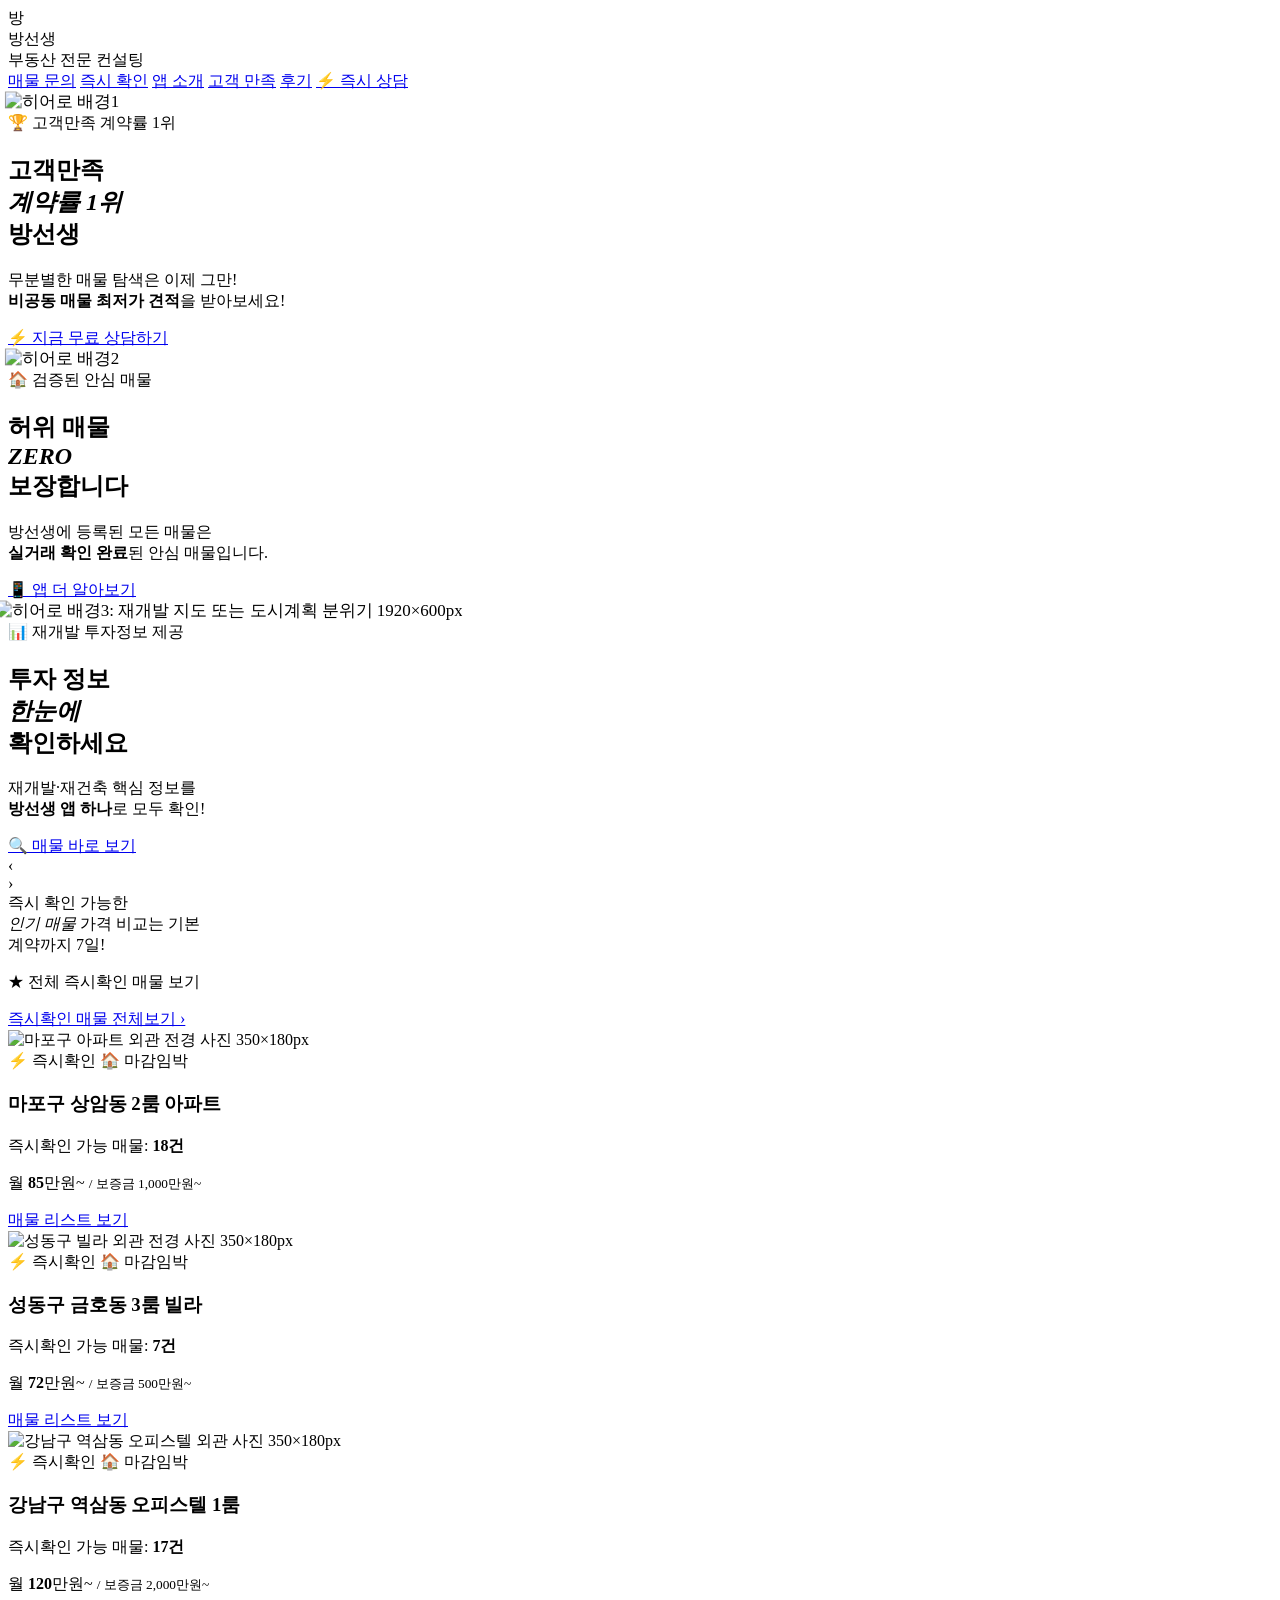
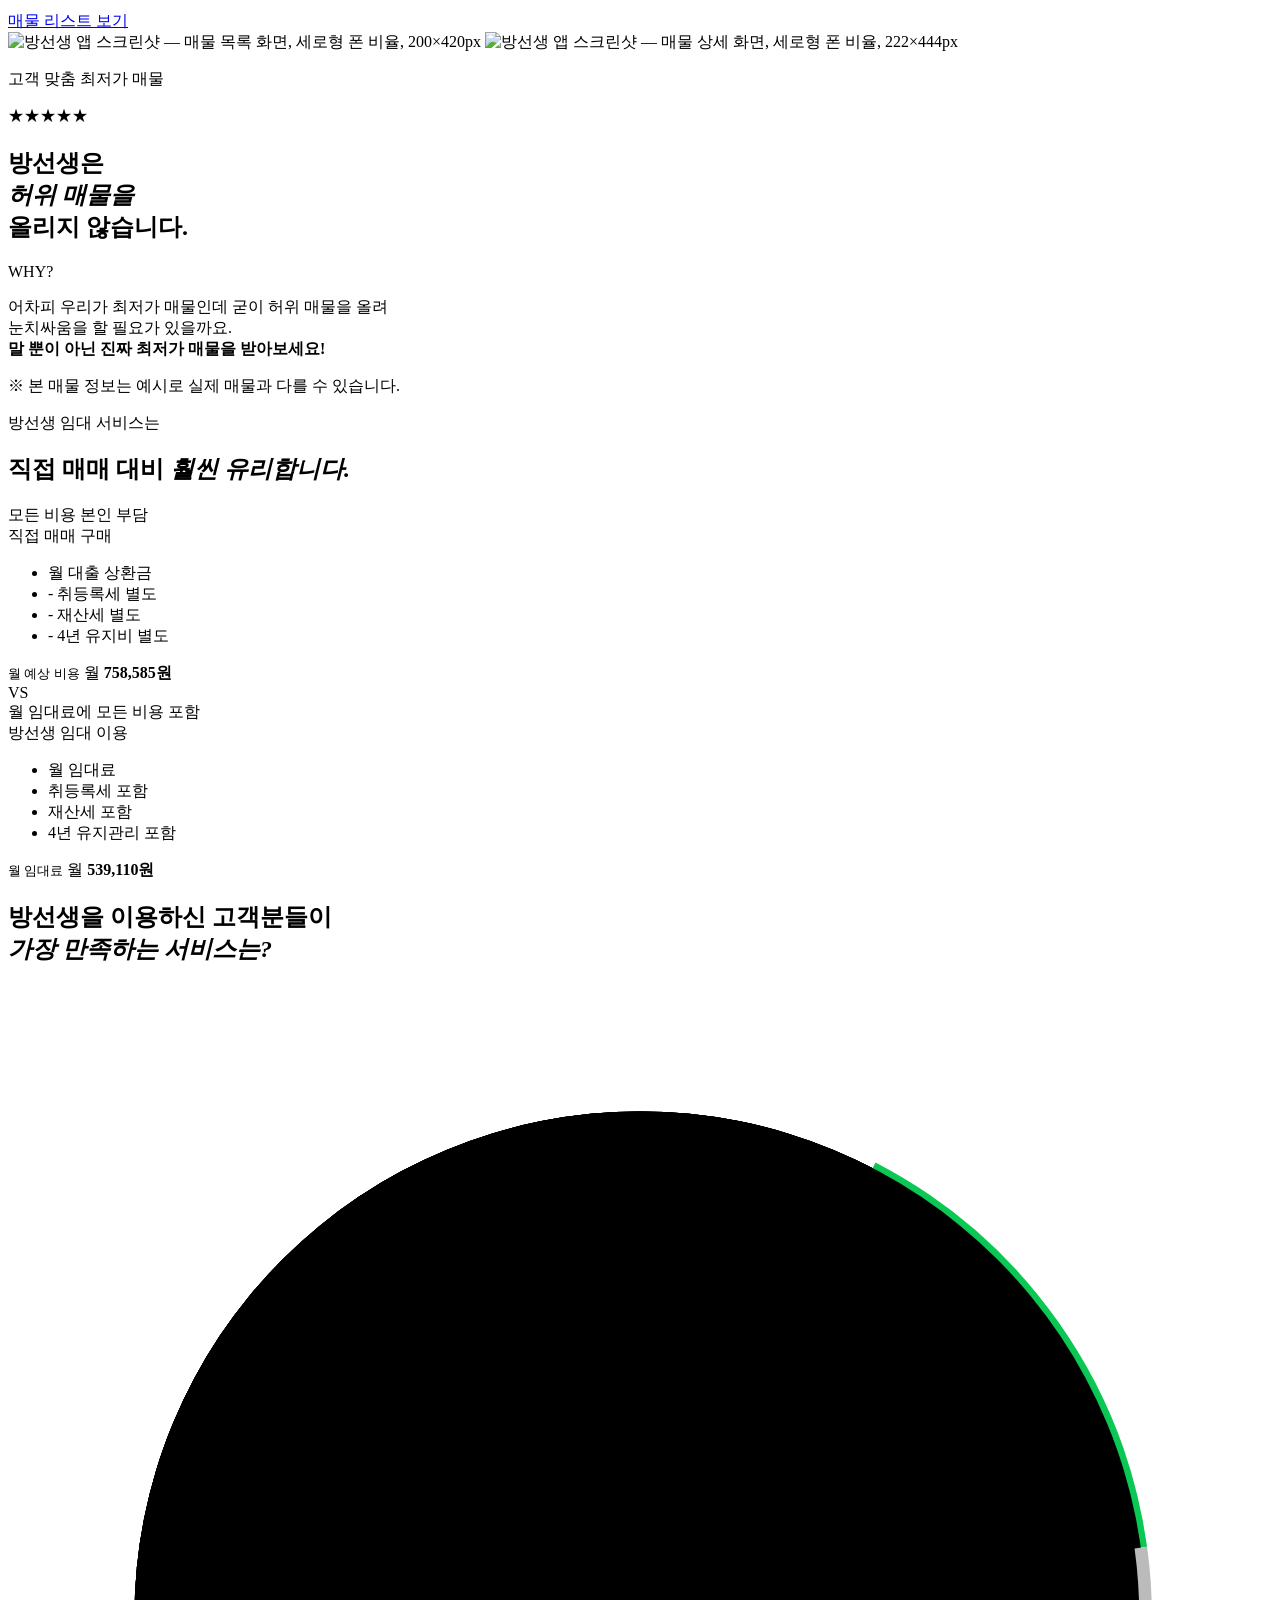
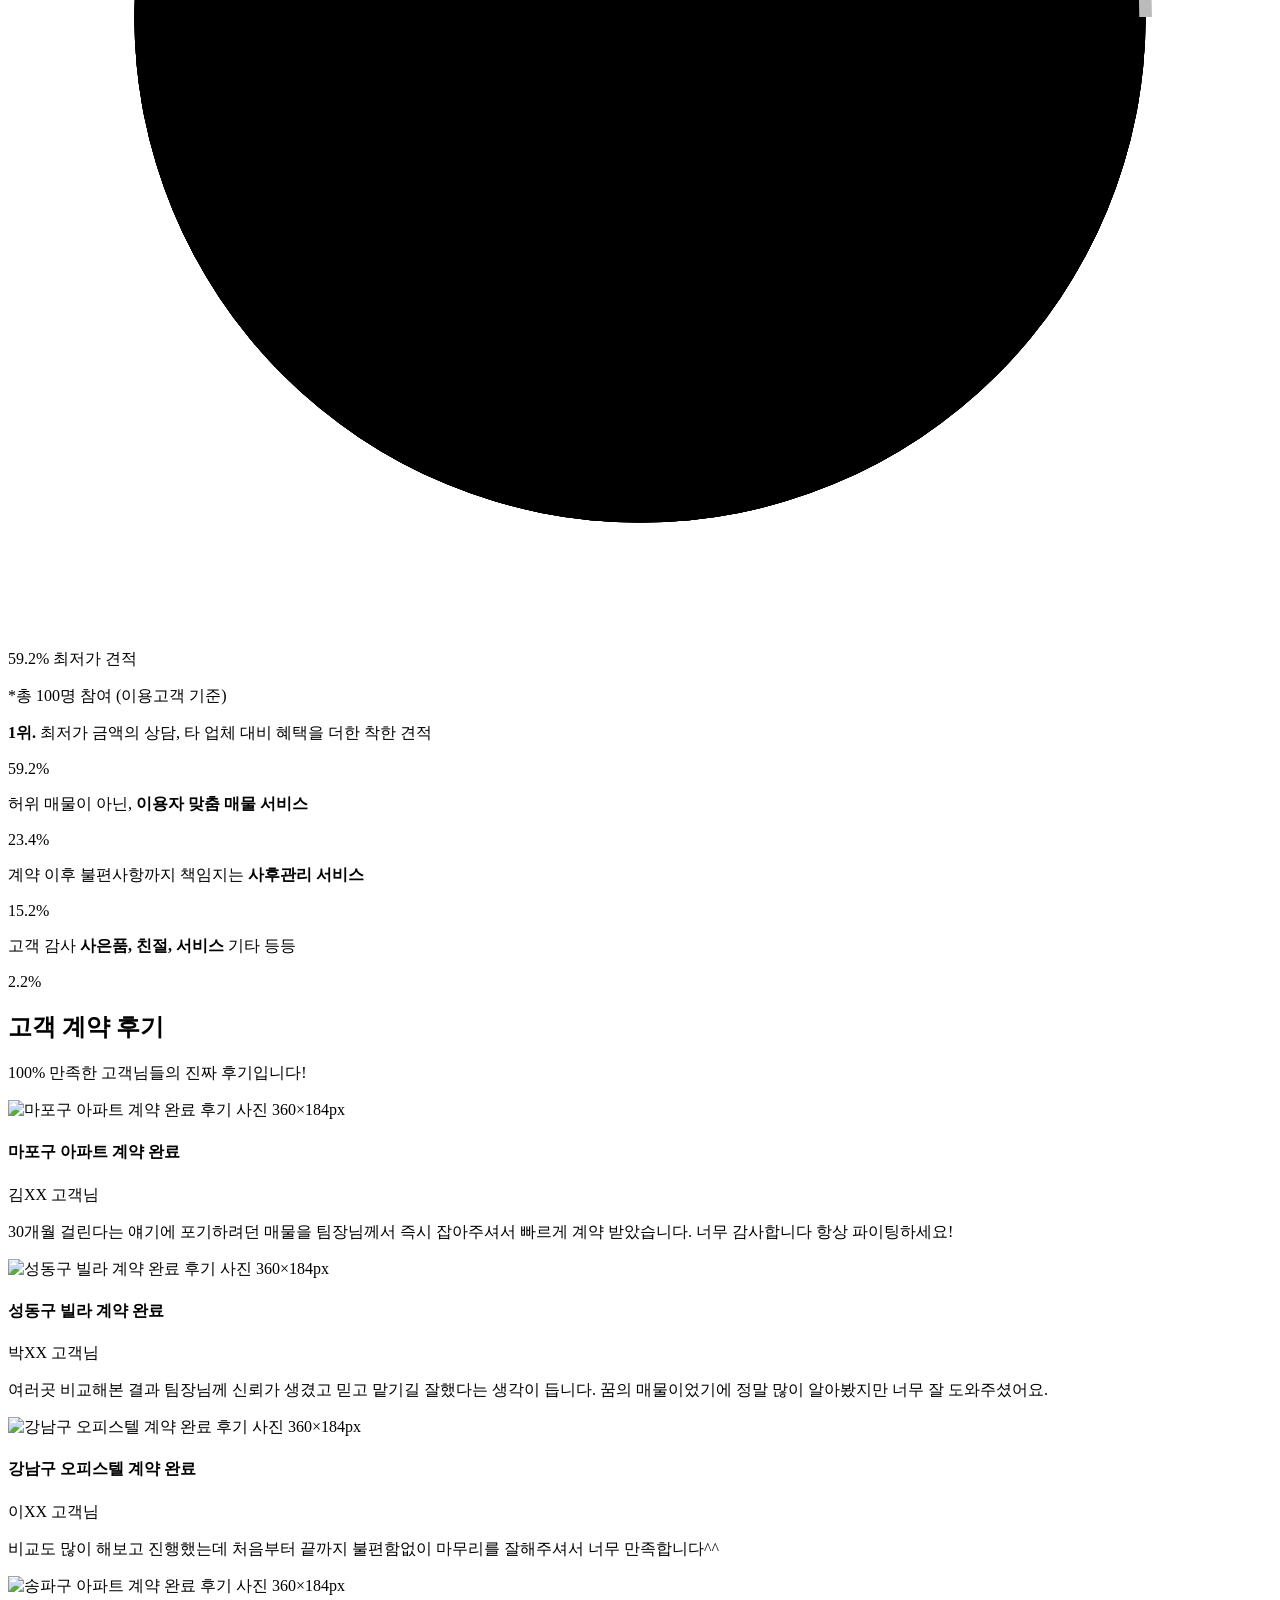
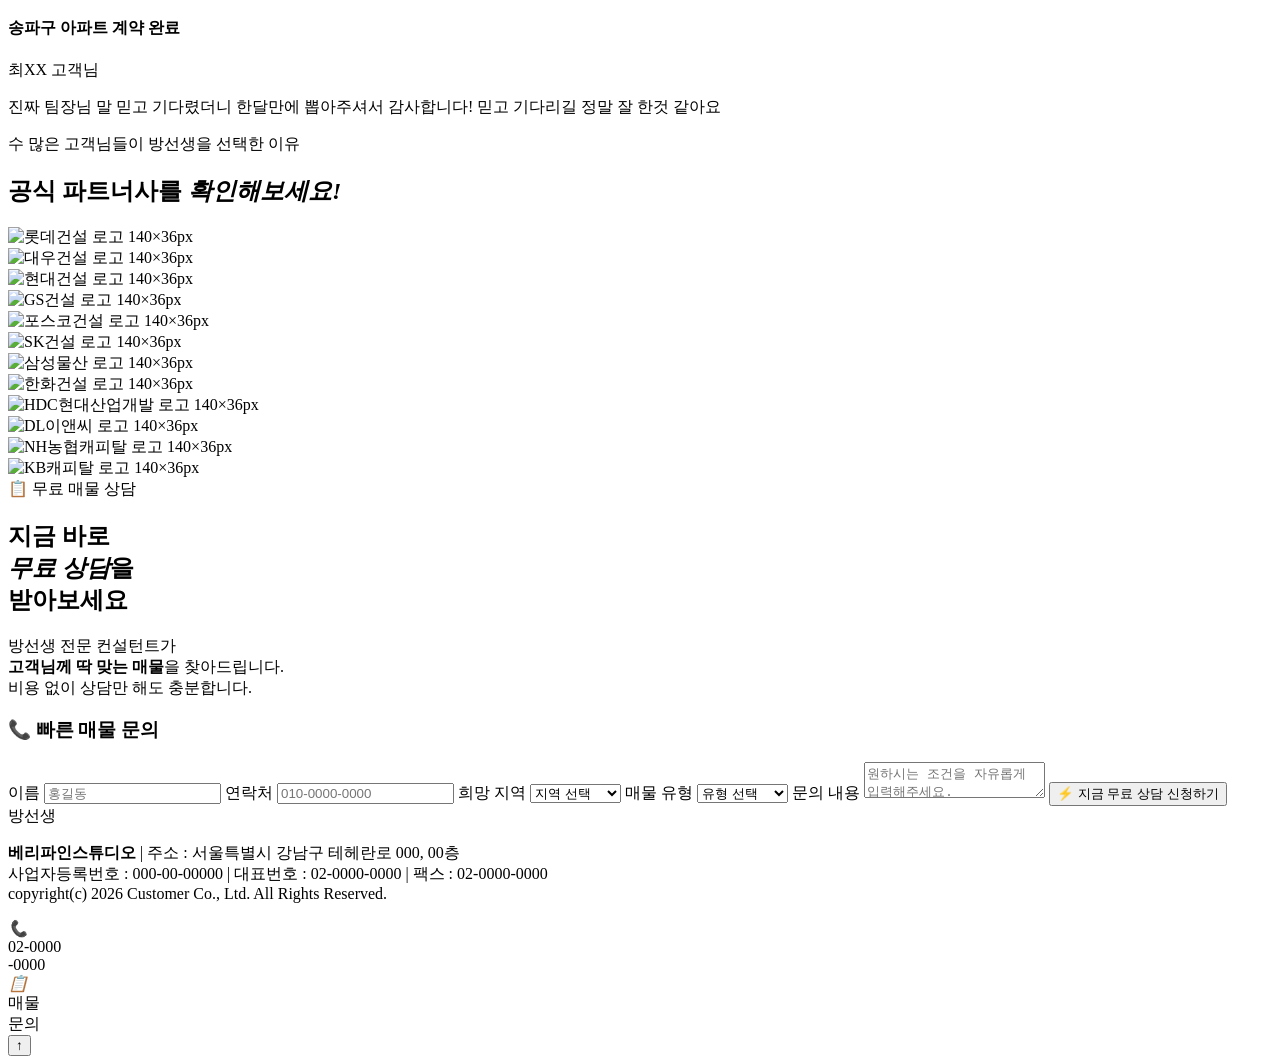
==== 2604_BANG/index.html @ 076ffb5b "Add files via upload" ====
<html lang="ko"><head>
<meta charset="UTF-8">
<meta name="viewport" content="width=device-width, initial-scale=1.0">
<title>방선생 | 부동산 전문 컨설팅</title>
<link href="https://fonts.googleapis.com/css2?family=Noto+Sans+KR:wght@400;500;700;900&amp;display=swap" rel="stylesheet">
<link rel="stylesheet" href="/css/style.css">
<style></style>
</head>
<body>

<!-- ===================== HEADER ===================== -->
<header id="hd">
  <div class="logo">
    <div class="logo-icon">방</div>
    <div>
      <div class="logo-name">방선생</div>
      <div class="logo-sub">부동산 전문 컨설팅</div>
    </div>
  </div>
  <nav>
    <a href="#inq">매물 문의</a>
    <a href="#feat">즉시 확인</a>
    <a href="#app">앱 소개</a>
    <a href="#stats">고객 만족</a>
    <a href="#rev">후기</a>
    <a href="#inq" class="btn-cta">⚡ 즉시 상담</a>
  </nav>
</header>

<!-- ===================== HERO SLIDER ===================== -->
<section class="hero">
  <div class="slider" id="slider">

    <!-- SLIDE 1 -->
    <div class="slide on">
      <div class="slide-bg">
        <img src="/img/img_banner-5.png" alt="히어로 배경1">
      </div>
      <div class="slide-ov"></div>
      <div class="slide-body">
        <span class="slide-tag">🏆 고객만족 계약률 1위</span>
        <h1 class="slide-h1">고객만족<br><em>계약률 1위</em><br>방선생</h1>
        <p class="slide-p">무분별한 매물 탐색은 이제 그만!<br><strong>비공동 매물 최저가 견적</strong>을 받아보세요!</p>
        <a href="#inq" class="slide-btn">⚡ 지금 무료 상담하기</a>
      </div>
      <!-- 
      <div class="slide-img">
        <img src="hero-trophy-gold-cutout-540px.png" alt="골드 트로피 컷아웃 이미지, 투명배경 PNG, 높이 540px">
      </div>-->
    </div>

    <!-- SLIDE 2 -->
    <div class="slide">
      <div class="slide-bg">
        <img src="/img/img_banner-1.png" alt="히어로 배경2">
      </div>
      <div class="slide-ov"></div>
      <div class="slide-body">
        <span class="slide-tag">🏠 검증된 안심 매물</span>
        <h1 class="slide-h1">허위 매물<br><em>ZERO</em><br>보장합니다</h1>
        <p class="slide-p">방선생에 등록된 모든 매물은<br><strong>실거래 확인 완료</strong>된 안심 매물입니다.</p>
        <a href="#app" class="slide-btn">📱 앱 더 알아보기</a>
      </div>
      <!-- 
      <div class="slide-img">
        <img src="hero-apartment-building-cutout-540px.png" alt="서울 신축 아파트 건물 컷아웃 투명배경 PNG 높이 540px">
      </div>
      -->
    </div>

    <!-- SLIDE 3 -->
    <div class="slide">
      <div class="slide-bg">
        <img src="/img/img_banner-2.png" alt="히어로 배경3: 재개발 지도 또는 도시계획 분위기 1920×600px">
      </div>
      <div class="slide-ov"></div>
      <div class="slide-body">
        <span class="slide-tag">📊 재개발 투자정보 제공</span>
        <h1 class="slide-h1">투자 정보<br><em>한눈에</em><br>확인하세요</h1>
        <p class="slide-p">재개발·재건축 핵심 정보를<br><strong>방선생 앱 하나</strong>로 모두 확인!</p>
        <a href="#feat" class="slide-btn">🔍 매물 바로 보기</a>
      </div>
      <!-- 
      <div class="slide-img">
        <img src="hero-phone-app-cutout-540px.png" alt="방선생 앱 폰 목업 컷아웃 투명배경 PNG 높이 540px">
      </div>
      -->
    </div>

  </div><!-- /slider -->

  <div class="sl-btn prev" id="slPrev">‹</div>
  <div class="sl-btn next" id="slNext">›</div>
  <div class="sl-dots" id="slDots">
  </div>
</section>

<!-- ===================== FEATURED 즉시확인 ===================== -->
<section class="featured" id="feat">
  <div class="container">
    <div class="feat-wrap">

      <div class="feat-left reveal-l in">
        <div class="feat-title">
          즉시 확인 가능한<br>
          <em>인기 매물</em>
          가격 비교는 기본<br>
          계약까지 7일!
        </div>
        <p class="feat-note">★ 전체 즉시확인 매물 보기</p>
        <a href="#" class="feat-more">즉시확인 매물 전체보기 ›</a>
        <!--
        <div class="feat-person">
          <img src="consultant-woman-fullbody-cutout-240x560.png" alt="여성 부동산 상담사 전신 컷아웃, 흰 블레이저, 투명배경 PNG, 240×560px">
        </div>
        -->
      </div>

      <div class="feat-cards">
        <!-- 카드 1 -->
        <div class="pcard reveal d1 in">
          <div class="pcard-img">
            <img src="/img/img_room1.png" alt="마포구 아파트 외관 전경 사진 350×180px">
            <div class="pcard-badges">
              <span class="badge badge-y">⚡ 즉시확인</span>
              <span class="badge badge-d">🏠 마감임박</span>
            </div>
          </div>
          <div class="pcard-body">
            <h3 class="pcard-name">마포구 상암동 2룸 아파트</h3>
            <p class="pcard-meta">즉시확인 가능 매물: <strong>18건</strong></p>
            <p class="pcard-price">월 <strong>85</strong>만원~
              <small> / 보증금 1,000만원~</small></p>
          </div>
          <a href="#" class="pcard-foot">매물 리스트 보기</a>
        </div>

        <!-- 카드 2 -->
        <div class="pcard reveal d2 in">
          <div class="pcard-img">
            <img src="/img/img_room2.png" alt="성동구 빌라 외관 전경 사진 350×180px">
            <div class="pcard-badges">
              <span class="badge badge-y">⚡ 즉시확인</span>
              <span class="badge badge-d">🏠 마감임박</span>
            </div>
          </div>
          <div class="pcard-body">
            <h3 class="pcard-name">성동구 금호동 3룸 빌라</h3>
            <p class="pcard-meta">즉시확인 가능 매물: <strong>7건</strong></p>
            <p class="pcard-price">월 <strong>72</strong>만원~
              <small> / 보증금 500만원~</small></p>
          </div>
          <a href="#" class="pcard-foot">매물 리스트 보기</a>
        </div>

        <!-- 카드 3 -->
        <div class="pcard reveal d3 in">
          <div class="pcard-img">
            <img src="/img/img_room3.png" alt="강남구 역삼동 오피스텔 외관 사진 350×180px">
            <div class="pcard-badges">
              <span class="badge badge-y">⚡ 즉시확인</span>
              <span class="badge badge-d">🏠 마감임박</span>
            </div>
          </div>
          <div class="pcard-body">
            <h3 class="pcard-name">강남구 역삼동 오피스텔 1룸</h3>
            <p class="pcard-meta">즉시확인 가능 매물: <strong>17건</strong></p>
            <p class="pcard-price">월 <strong>120</strong>만원~
              <small> / 보증금 2,000만원~</small></p>
          </div>
          <a href="#" class="pcard-foot">매물 리스트 보기</a>
        </div>
      </div><!-- /feat-cards -->

    </div>
  </div>
</section>

<!-- ===================== APP FEATURE ===================== -->
<section class="app-sec" id="app">
  <div class="container">
     <div class="app-inner">
      <div class="app-phones reveal-l in">
        <img class="ph-back" src="/img/img_mobile1.png" alt="방선생 앱 스크린샷 — 매물 목록 화면, 세로형 폰 비율, 200×420px">
        <img class="ph-front" src="/img/img_mobile2.png" alt="방선생 앱 스크린샷 — 매물 상세 화면, 세로형 폰 비율, 222×444px">
      </div>
      <div class="app-txt reveal-r in">
        <p class="app-sub">고객 맞춤 최저가 매물</p>
        <div class="app-stars">★★★★★</div>
        <h2 class="app-h2">방선생은<br><em>허위 매물을</em><br>올리지 않습니다.</h2>
        <p class="app-why">WHY?</p>
        <p class="app-desc">
          어차피 우리가 최저가 매물인데 굳이 허위 매물을 올려<br>
          눈치싸움을 할 필요가 있을까요.<br>
          <strong>말 뿐이 아닌 진짜 최저가 매물을 받아보세요!</strong>
        </p>
        <p class="app-foot">※ 본 매물 정보는 예시로 실제 매물과 다를 수 있습니다.</p>
      </div>
    </div>
  </div>
</section>

<!-- ===================== VS COMPARISON ===================== -->
<section class="vs-sec">
  <div class="container">
    <div class="vs-head reveal in">
      <p>방선생 임대 서비스는</p>
      <h2>직접 매매 대비 <em>훨씬 유리합니다.</em></h2>
    </div>
    <div class="vs-row">
      <div class="vs-col a reveal-l">
        <div class="vs-top">모든 비용 본인 부담</div>
        <div class="vs-mid">직접 매매 구매</div>
        <ul class="vs-list">
          <li>월 대출 상환금</li>
          <li>- 취등록세 별도</li>
          <li>- 재산세 별도</li>
          <li>- 4년 유지비 별도</li>
        </ul>
        <div class="vs-bot">
          <small>월 예상 비용</small>
          월 <strong>758,585원</strong>
        </div>
      </div>
      <div class="vs-mid-badge reveal">
        <div class="vs-badge">VS</div>
      </div>
      <div class="vs-col b reveal-r">
        <div class="vs-top">월 임대료에 모든 비용 포함</div>
        <div class="vs-mid">방선생 임대 이용</div>
        <ul class="vs-list">
          <li>월 임대료</li>
          <li>취등록세 포함</li>
          <li>재산세 포함</li>
          <li>4년 유지관리 포함</li>
        </ul>
        <div class="vs-bot">
          <small>월 임대료</small>
          월 <strong>539,110원</strong>
        </div>
      </div>
    </div>
  </div>
</section>

<!-- ===================== STATS / DONUT ===================== -->
<section class="stats-sec" id="stats">
  <div class="container">
    <h2 class="stats-h2 reveal">
      방선생을 이용하신 고객분들이<br>
      <em>가장 만족하는 서비스는?</em>
    </h2>
    <div class="stats-inner">
      <!-- 왼쪽 인물 컷아웃
      <div class="stat-person l">
        <img src="consultant-woman-left-200x520.png" alt="여성 컨설턴트 전신 컷아웃, 왼쪽을 향해 바라보는 포즈, 투명배경 PNG 200×520px">
      </div> -->

      <div class="chart-area">
        <!-- 도넛 차트 -->
        <div class="donut-wrap reveal-l" id="donutWrap">
          <div class="donut-svg-wrap">
            <svg class="donut-svg" viewBox="0 0 100 100">
              <circle class="track" cx="50" cy="50" r="40"></circle>
              <!-- 59.2% 최저가 견적 -->
              <circle class="seg" id="seg1" cx="50" cy="50" r="40" stroke="var(--c-primary-deep)" stroke-dashoffset="0"></circle>
              <!-- 23.4% 맞춤 매물 -->
              <circle class="seg" id="seg2" cx="50" cy="50" r="40" stroke="var(--c-primary-dark)"></circle>
              <!-- 15.2% 사후관리 -->
              <circle class="seg" id="seg3" cx="50" cy="50" r="40" stroke="#0ac853"></circle>
              <!-- 2.2% 기타 -->
              <circle class="seg" id="seg4" cx="50" cy="50" r="40" stroke="#bbb"></circle>
            </svg>
            <div class="donut-center">
              <span class="donut-pct">59.2%</span>
              <span class="donut-lbl">최저가 견적</span>
            </div>
          </div>
          <p class="donut-note">*총 100명 참여 (이용고객 기준)</p>
        </div>

        <!-- 범례 -->
        <div class="legend reveal-r">
          <div class="leg-item d1">
            <p class="leg-txt"><strong>1위.</strong> 최저가 금액의 상담, 타 업체 대비 혜택을 더한 착한 견적</p>
            <div class="leg-bar-bg">
              <div class="leg-bar lb1" data-w="59.2%">59.2%</div>
            </div>
          </div>
          <div class="leg-item d2">
            <p class="leg-txt">허위 매물이 아닌, <strong>이용자 맞춤 매물 서비스</strong></p>
            <div class="leg-bar-bg">
              <div class="leg-bar lb2" data-w="23.4%">23.4%</div>
            </div>
          </div>
          <div class="leg-item d3">
            <p class="leg-txt">계약 이후 불편사항까지 책임지는 <strong>사후관리 서비스</strong></p>
            <div class="leg-bar-bg">
              <div class="leg-bar lb3" data-w="15.2%">15.2%</div>
            </div>
          </div>
          <div class="leg-item d4">
            <p class="leg-txt">고객 감사 <strong>사은품, 친절, 서비스</strong> 기타 등등</p>
            <div class="leg-bar-bg">
              <div class="leg-bar lb4" data-w="2.2%">2.2%</div>
            </div>
          </div>
        </div>
      </div><!-- /chart-area -->

      <!-- 오른쪽 인물 컷아웃 
      <div class="stat-person r">
        <img src="consultant-man-right-200x520.png" alt="남성 컨설턴트 전신 컷아웃, 오른쪽을 향해 바라보는 포즈, 투명배경 PNG 200×520px">
      </div>-->
    </div>
  </div>
</section>

<!-- ===================== REVIEWS ===================== -->
<section class="rev-sec" id="rev">
  <div class="container">
    <h2 class="rev-h2 reveal">고객 계약 후기</h2>
    <p class="rev-sub reveal d1">100% 만족한 고객님들의 진짜 후기입니다!</p>
    <div class="rev-grid">
      <div class="rev-card reveal d1">
        <img src="/img/review1.png" alt="마포구 아파트 계약 완료 후기 사진 360×184px">
        <div class="rev-body">
          <h4 class="rev-name">마포구 아파트 계약 완료</h4>
          <div class="rev-who">김XX 고객님</div>
          <p class="rev-txt">30개월 걸린다는 얘기에 포기하려던 매물을 팀장님께서 즉시 잡아주셔서 빠르게 계약 받았습니다. 너무 감사합니다 항상 파이팅하세요!</p>
        </div>
      </div>
      <div class="rev-card reveal d2">
        <img src="/img/review2.png" alt="성동구 빌라 계약 완료 후기 사진 360×184px">
        <div class="rev-body">
          <h4 class="rev-name">성동구 빌라 계약 완료</h4>
          <div class="rev-who">박XX 고객님</div>
          <p class="rev-txt">여러곳 비교해본 결과 팀장님께 신뢰가 생겼고 믿고 맡기길 잘했다는 생각이 듭니다. 꿈의 매물이었기에 정말 많이 알아봤지만 너무 잘 도와주셨어요.</p>
        </div>
      </div>
      <div class="rev-card reveal d3">
        <img src="/img/review3.png" alt="강남구 오피스텔 계약 완료 후기 사진 360×184px">
        <div class="rev-body">
          <h4 class="rev-name">강남구 오피스텔 계약 완료</h4>
          <div class="rev-who">이XX 고객님</div>
          <p class="rev-txt">비교도 많이 해보고 진행했는데 처음부터 끝까지 불편함없이 마무리를 잘해주셔서 너무 만족합니다^^</p>
        </div>
      </div>
      <div class="rev-card reveal d4">
        <img src="/img/review4.png" alt="송파구 아파트 계약 완료 후기 사진 360×184px">
        <div class="rev-body">
          <h4 class="rev-name">송파구 아파트 계약 완료</h4>
          <div class="rev-who">최XX 고객님</div>
          <p class="rev-txt">진짜 팀장님 말 믿고 기다렸더니 한달만에 뽑아주셔서 감사합니다! 믿고 기다리길 정말 잘 한것 같아요</p>
        </div>
      </div>
    </div>
  </div>
</section>

<!-- ===================== PARTNERS ===================== -->
<section class="part-sec" id="partners">
  <div class="container">
    <div class="part-inner">
      <!-- 양쪽 장식 이미지 
      <div class="part-car l">
        <img src="building-or-car-left-cutout-260x160.png" alt="좌측 장식 이미지: 건물 또는 차량 컷아웃 투명배경 PNG 260×160px">
      </div>
      <div class="part-car r">
        <img src="building-or-car-right-cutout-260x160.png" alt="우측 장식 이미지: 건물 또는 차량 컷아웃 투명배경 PNG 260×160px">
      </div>
-->
      <div class="part-head reveal">
        <p>수 많은 고객님들이 방선생을 선택한 이유</p>
        <h2>공식 파트너사를 <em>확인해보세요!</em></h2>
      </div>

      <div class="part-grid">
        <!-- 각 셀: img src에 실제 파트너 로고 교체. 텍스트 대신 이미지 사용 권장 -->
        <div class="part-cell reveal d1">
          <img src="/img/dummy-1.png" alt="롯데건설 로고 140×36px">
          <!-- fallback text (이미지 없을 때 보임) -->
          <span style="display:none">롯데건설</span>
        </div>
        <div class="part-cell reveal d1">
          <img src="/img/dummy-2.png" alt="대우건설 로고 140×36px">
          <span style="display:none">대우건설</span>
        </div>
        <div class="part-cell reveal d2">
          <img src="/img/dummy-3.png" alt="현대건설 로고 140×36px">
          <span style="display:none">현대건설</span>
        </div>
        <div class="part-cell reveal d2">
          <img src="/img/dummy-4.png" alt="GS건설 로고 140×36px">
          <span style="display:none">GS건설</span>
        </div>
        <div class="part-cell reveal d3">
          <img src="/img/dummy-5.png" alt="포스코건설 로고 140×36px">
          <span style="display:none">포스코건설</span>
        </div>
        <div class="part-cell reveal d3">
          <img src="/img/dummy-6.png" alt="SK건설 로고 140×36px">
          <span style="display:none">SK건설</span>
        </div>
        <div class="part-cell reveal d4">
          <img src="/img/dummy-7.png" alt="삼성물산 로고 140×36px">
          <span style="display:none">삼성물산</span>
        </div>
        <div class="part-cell reveal d4">
          <img src="/img/dummy-8.png" alt="한화건설 로고 140×36px">
          <span style="display:none">한화건설</span>
        </div>
        <div class="part-cell reveal d1">
          <img src="/img/dummy-9.png" alt="HDC현대산업개발 로고 140×36px">
          <span style="display:none">HDC현대산업개발</span>
        </div>
        <div class="part-cell reveal d2">
          <img src="/img/dummy-10.png" alt="DL이앤씨 로고 140×36px">
          <span style="display:none">DL이앤씨</span>
        </div>
        <div class="part-cell reveal d3">
          <img src="/img/dummy-11.png" alt="NH농협캐피탈 로고 140×36px">
          <span style="display:none">NH농협캐피탈</span>
        </div>
        <div class="part-cell reveal d4">
          <img src="/img/dummy-12.png" alt="KB캐피탈 로고 140×36px">
          <span style="display:none">KB캐피탈</span>
        </div>
      </div>
    </div>
  </div>
</section>

<!-- ===================== INQUIRY FORM ===================== -->
<section class="inq-sec" id="inq">
  <div class="container">
    <div class="inq-inner">
      <div class="inq-copy reveal-l">
        <span class="inq-tag">📋 무료 매물 상담</span>
        <h2 class="inq-h2">지금 바로<br><em>무료 상담</em>을<br>받아보세요</h2>
        <p class="inq-p">
          방선생 전문 컨설턴트가<br>
          <strong>고객님께 딱 맞는 매물</strong>을 찾아드립니다.<br>
          비용 없이 상담만 해도 충분합니다.
        </p>
      </div>
      <div class="inq-form reveal-r">
        <h3>📞 빠른 매물 문의</h3>
        <label>이름</label>
        <input type="text" placeholder="홍길동">
        <label>연락처</label>
        <input type="tel" placeholder="010-0000-0000">
        <label>희망 지역</label>
        <select>
          <option value="">지역 선택</option>
          <option>서울 강남구</option>
          <option>서울 마포구</option>
          <option>서울 성동구</option>
          <option>서울 송파구</option>
          <option>서울 용산구</option>
          <option>기타</option>
        </select>
        <label>매물 유형</label>
        <select>
          <option value="">유형 선택</option>
          <option>아파트</option>
          <option>빌라·다세대</option>
          <option>오피스텔</option>
          <option>상가·사무실</option>
        </select>
        <label>문의 내용</label>
        <textarea placeholder="원하시는 조건을 자유롭게 입력해주세요."></textarea>
        <button class="inq-submit">⚡ 지금 무료 상담 신청하기</button>
      </div>
    </div>
  </div>
</section>

<!-- ===================== FOOTER ===================== -->
<footer>
  <div class="container">
    <div class="foot-logo">방선생</div>
    <p>
      <strong>베리파인스튜디오</strong> | 주소 : 서울특별시 강남구 테헤란로 000, 00층<br>
      사업자등록번호 : 000-00-00000 | 대표번호 : 02-0000-0000 | 팩스 : 02-0000-0000<br>
      copyright(c) 2026 Customer Co., Ltd. All Rights Reserved.
    </p>
  </div>
</footer>

<!-- ===================== FLOATING CTA ===================== -->
<div class="float-wrap" id="floatWrap">
  <div class="f-phone">
    <i>📞</i>
    <div>02-0000<br>-0000</div>
  </div>
  <div class="f-inq">
    <i>📋</i>
    <div>매물<br>문의</div>
  </div>
</div>
<button id="btnTop" onclick="window.scrollTo({top:0,behavior:'smooth'})">↑</button>

<!-- ============================================================
     JAVASCRIPT
     ============================================================ -->
<script>
/* ── 1. HERO SLIDER ──────────────────────────────────── */
(function(){
  const slides = document.querySelectorAll('.slide');
  const dotsEl = document.getElementById('slDots');
  let cur = 0, timer;

  // build dots
  slides.forEach((_,i)=>{
    const d = document.createElement('div');
    d.className = 'sl-dot' + (i===0?' on':'');
    d.onclick = ()=>go(i);
    dotsEl.appendChild(d);
  });

  function go(n){
    slides[cur].classList.remove('on');
    dotsEl.children[cur].classList.remove('on');
    cur = (n+slides.length)%slides.length;
    slides[cur].classList.add('on');
    dotsEl.children[cur].classList.add('on');
    clearInterval(timer);
    timer = setInterval(()=>go(cur+1),5500);
  }
  document.getElementById('slPrev').onclick = ()=>go(cur-1);
  document.getElementById('slNext').onclick = ()=>go(cur+1);
  timer = setInterval(()=>go(cur+1),5500);
})();

/* ── 2. SCROLL REVEAL ────────────────────────────────── */
const revEls = document.querySelectorAll('.reveal,.reveal-l,.reveal-r,.reveal-s');
let chartDone = false, donutDone = false;

const revObs = new IntersectionObserver(entries=>{
  entries.forEach(e=>{
    if(!e.isIntersecting) return;
    e.target.classList.add('in');

    /* bar chart 트리거 */
    if(!chartDone && e.target.closest('#stats')){
      chartDone = true;
      setTimeout(animateBars, 400);
    }
    /* donut 트리거 */
    if(!donutDone && e.target.id==='donutWrap'){
      donutDone = true;
      setTimeout(animateDonut, 300);
    }
  });
},{threshold:0.14});
revEls.forEach(el=>revObs.observe(el));

/* ── 3. DONUT CHART ──────────────────────────────────── */
function animateDonut(){
  const C = 2*Math.PI*40;            // ≈251.33
  const data = [59.2, 23.4, 15.2, 2.2];
  let offset = 0;
  data.forEach((pct,i)=>{
    const seg = document.getElementById('seg'+(i+1));
    const len = (pct/100)*C;
    const gap = C-len;
    // rotate starting position
    seg.style.strokeDashoffset = -(offset/100)*C;
    seg.style.strokeDasharray  = `0 ${C}`;
    // animate
    requestAnimationFrame(()=>{
      seg.style.transition = `stroke-dasharray 1.3s ease ${i*0.18}s`;
      seg.style.strokeDasharray = `${len} ${gap}`;
    });
    offset += pct;
  });
}

/* ── 4. BAR CHART ────────────────────────────────────── */
function animateBars(){
  document.querySelectorAll('.leg-bar').forEach(bar=>{
    bar.style.width = bar.dataset.w;
  });
}

/* ── 5. HEADER SCROLL / FLOAT CTA / BACK-TOP ─────────── */
const hd       = document.getElementById('hd');
const floatW   = document.getElementById('floatWrap');
const btnTop   = document.getElementById('btnTop');

window.addEventListener('scroll',()=>{
  const y = window.scrollY;
  hd.classList.toggle('scrolled', y>50);
  floatW.classList.toggle('show',  y>320);
  btnTop.classList.toggle('show',  y>520);
});

/* ── 6. HERO PARALLAX (subtle) ───────────────────────── */
window.addEventListener('scroll',()=>{
  const y = window.scrollY;
  const heroH = document.querySelector('.hero').offsetHeight;
  if(y < heroH){
    document.querySelectorAll('.slide-bg img').forEach(img=>{
      img.style.transform = `scale(1.06) translateY(${y*0.22}px)`;
    });
  }
},{passive:true});

/* ── 7. PARTNER CELL FALLBACK (이미지 없으면 텍스트 표시) */
document.querySelectorAll('.part-cell img').forEach(img=>{
  img.onerror = function(){
    this.style.display='none';
    const span = this.nextElementSibling;
    if(span) span.style.display='block';
  };
});

/* ── 8. CARD IMAGE FALLBACK ──────────────────────────── */
document.querySelectorAll('img').forEach(img=>{
  img.onerror = function(){
    const w = this.width||this.offsetWidth||350;
    const h = this.height||this.offsetHeight||200;
    this.src=`https://via.placeholder.com/${w}x${h}/FEE500/A66D00?text=${encodeURIComponent(this.alt.split(' ').slice(0,3).join('+'))}`;
    this.onerror=null;
  };
});
</script>



</body></html>
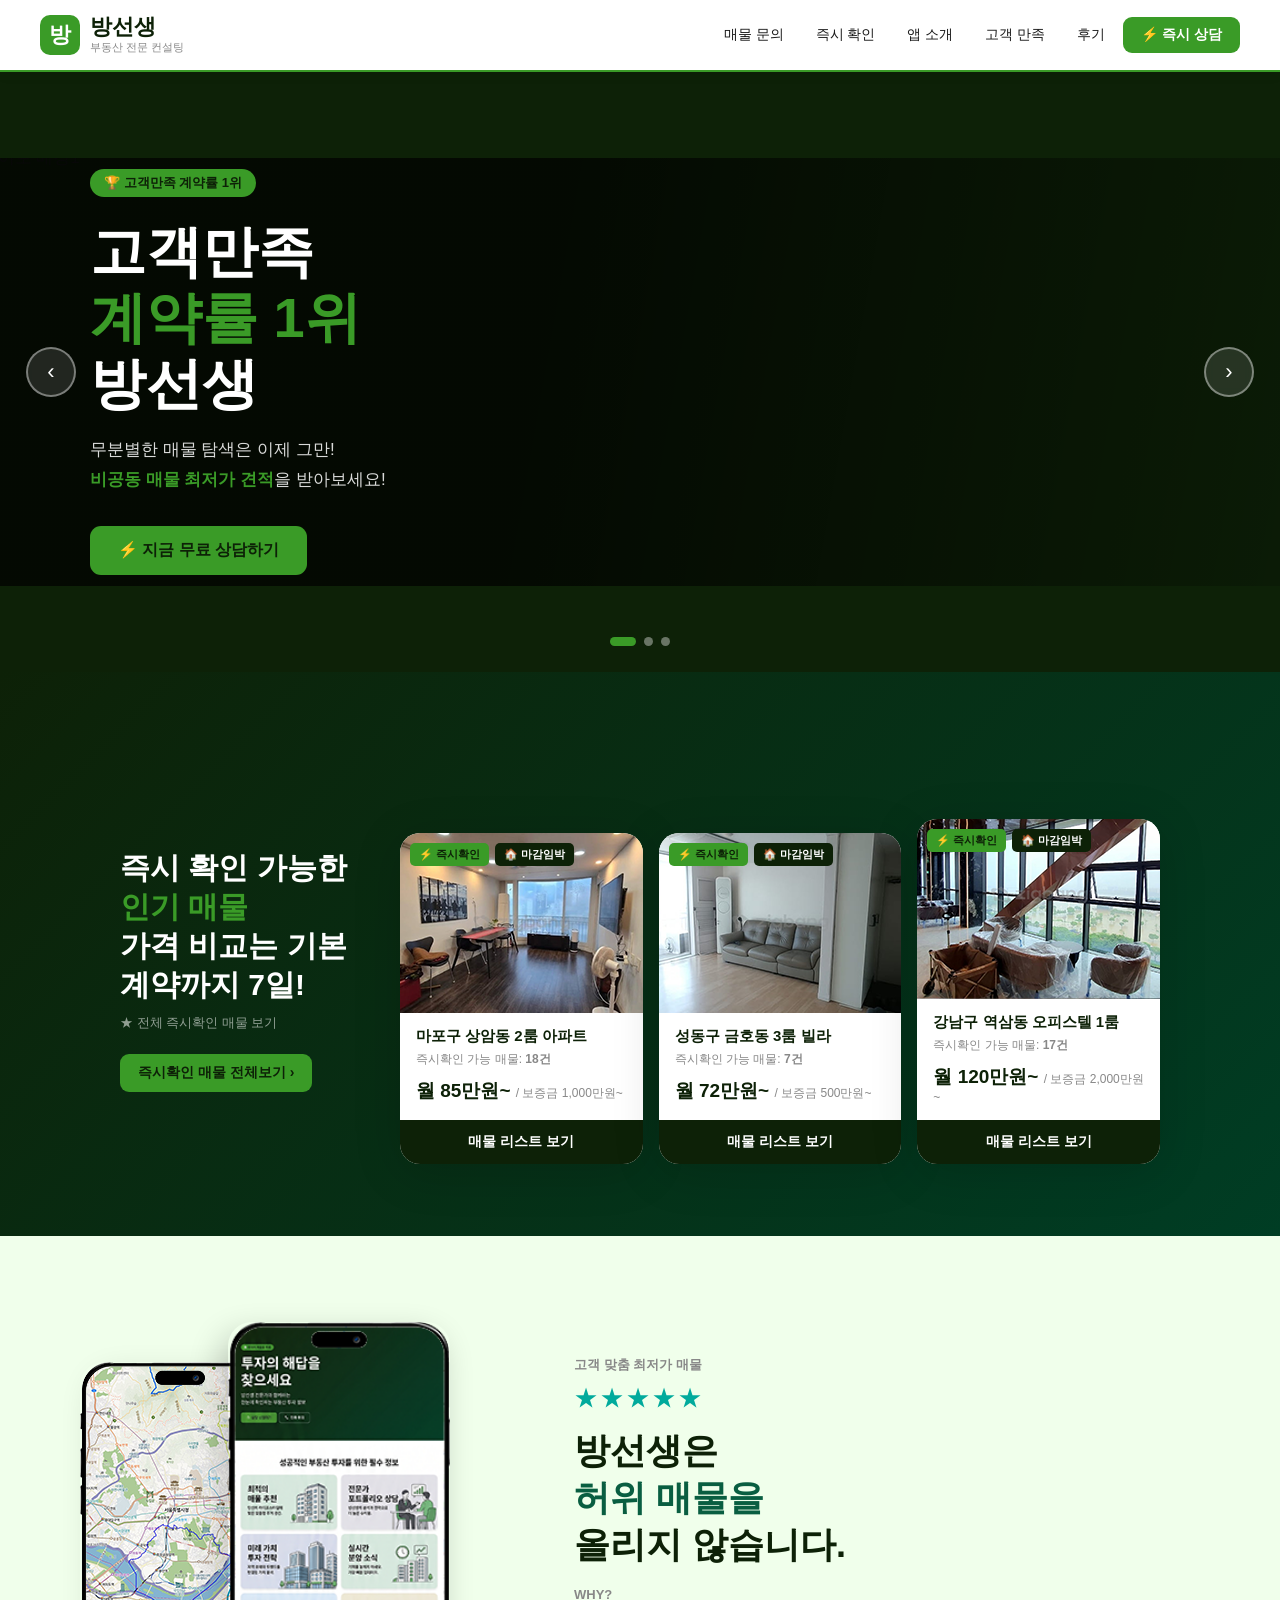
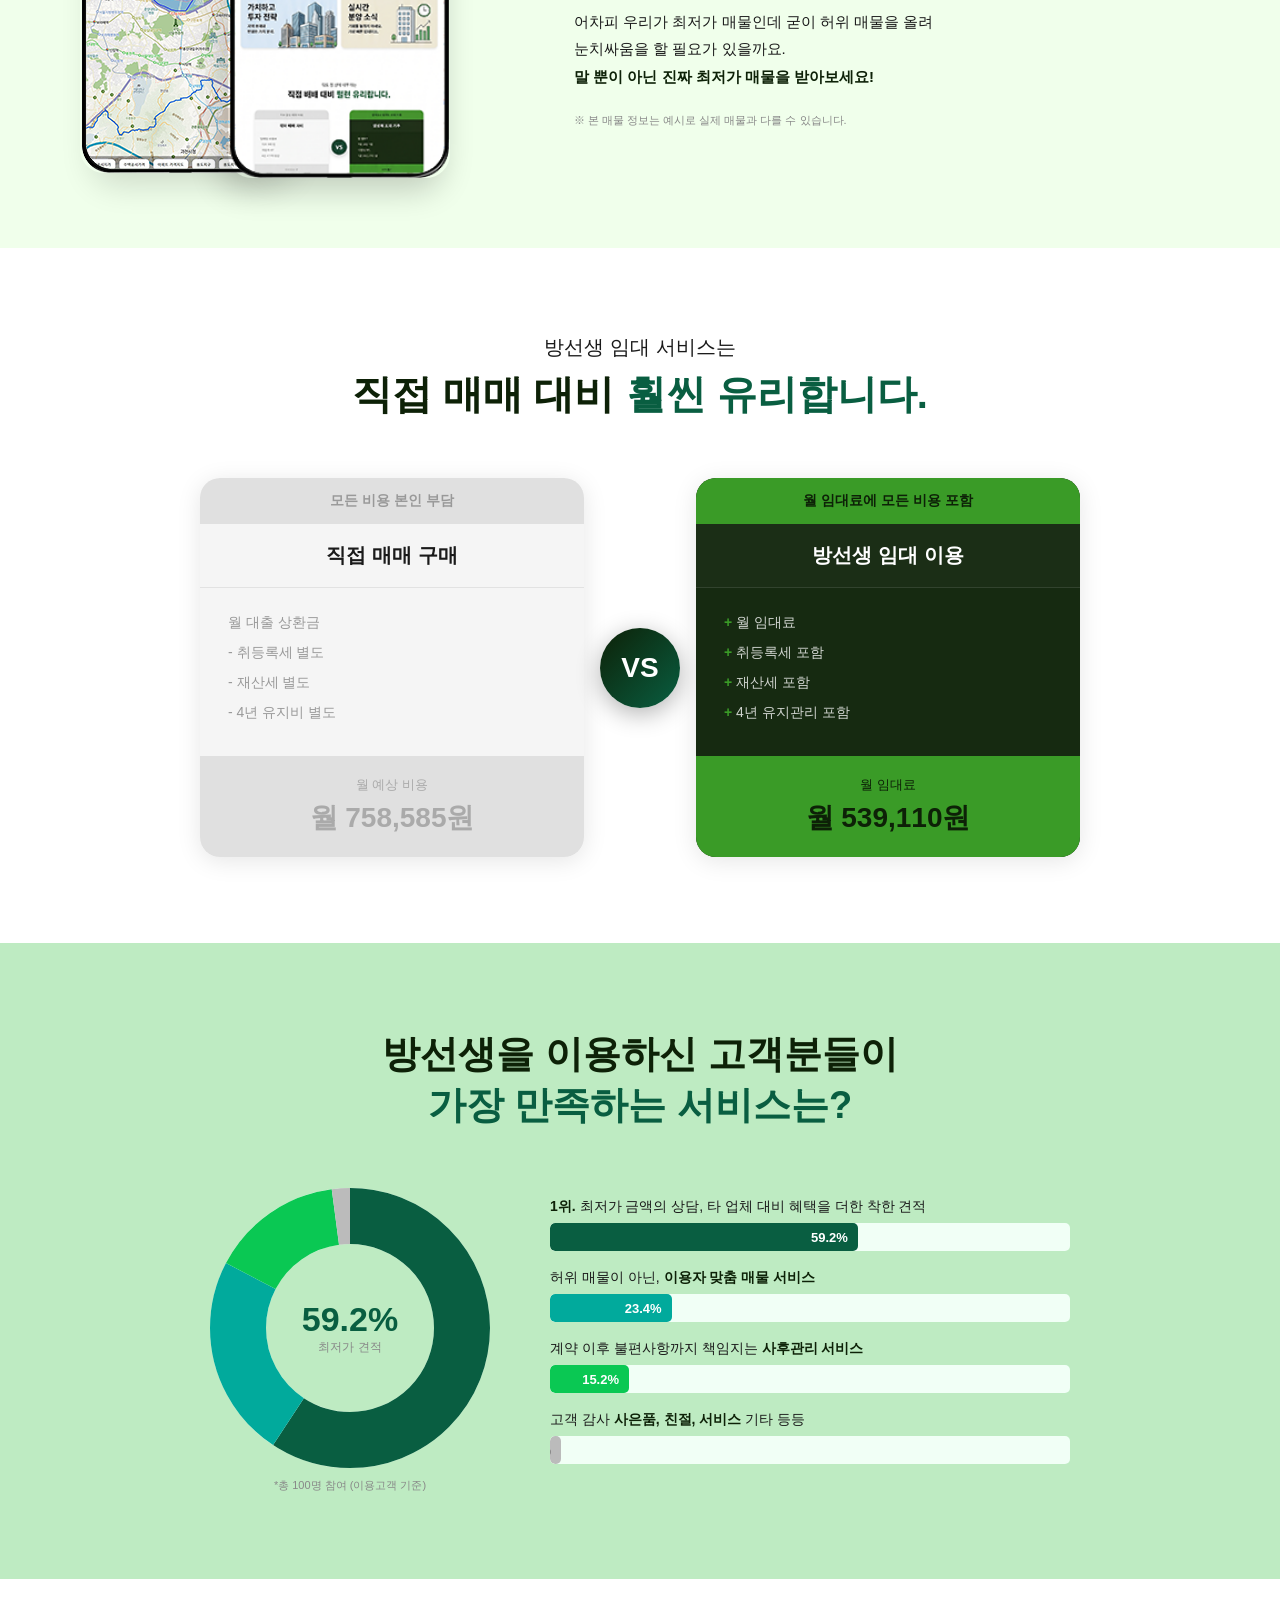
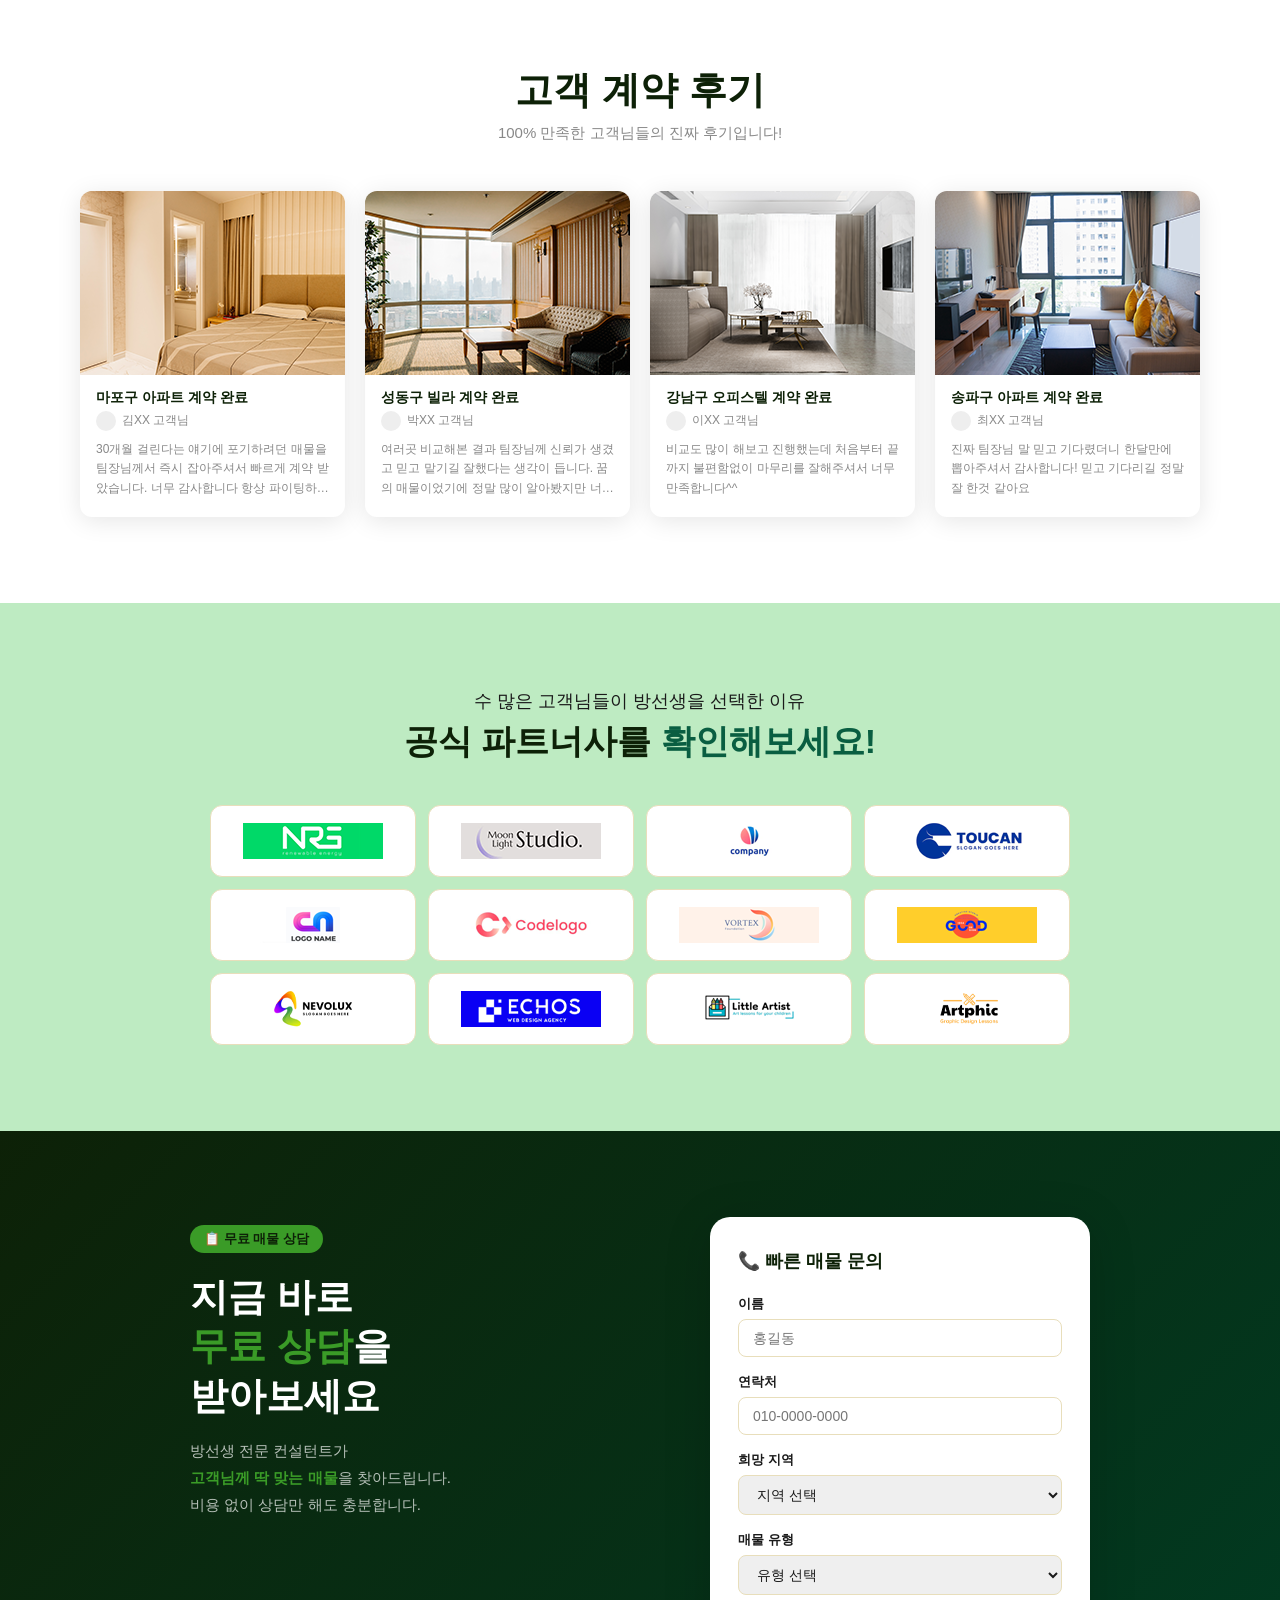
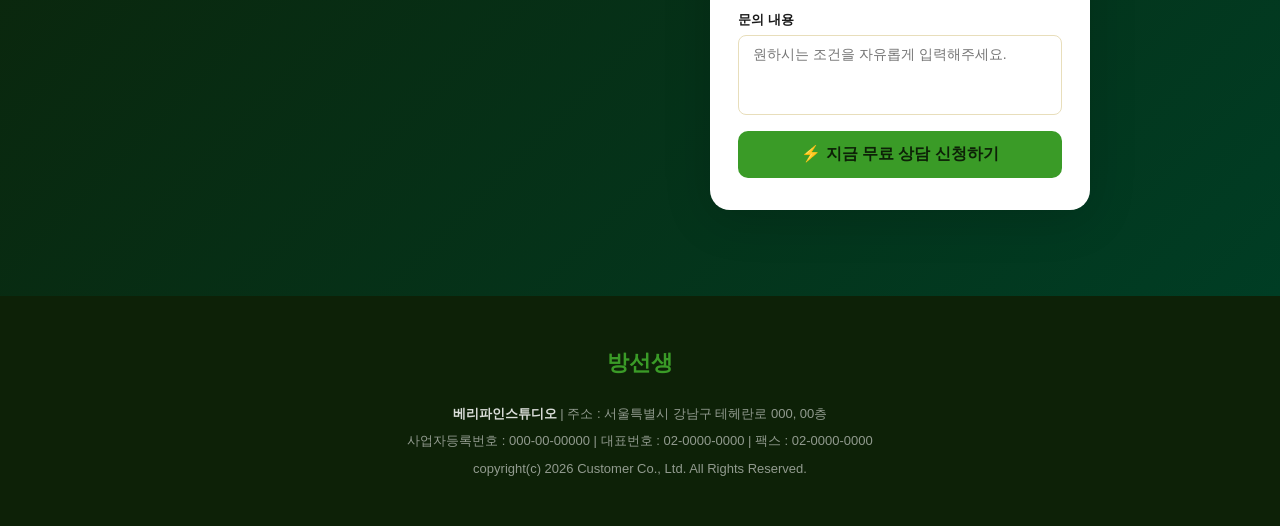
==== commit 6235883e: "Update index.html" ====
--- a/2604_BANG/index.html
+++ b/2604_BANG/index.html
@@ -3,7 +3,7 @@
 <meta name="viewport" content="width=device-width, initial-scale=1.0">
 <title>방선생 | 부동산 전문 컨설팅</title>
 <link href="https://fonts.googleapis.com/css2?family=Noto+Sans+KR:wght@400;500;700;900&amp;display=swap" rel="stylesheet">
-<link rel="stylesheet" href="/css/style.css">
+<link rel="stylesheet" href="./css/style.css">
 <style></style>
 </head>
 <body>
@@ -52,7 +52,7 @@
     <!-- SLIDE 2 -->
     <div class="slide">
       <div class="slide-bg">
-        <img src="/img/img_banner-1.png" alt="히어로 배경2">
+        <img src="./img/img_banner-1.png" alt="히어로 배경2">
       </div>
       <div class="slide-ov"></div>
       <div class="slide-body">
@@ -71,7 +71,7 @@
     <!-- SLIDE 3 -->
     <div class="slide">
       <div class="slide-bg">
-        <img src="/img/img_banner-2.png" alt="히어로 배경3: 재개발 지도 또는 도시계획 분위기 1920×600px">
+        <img src="./img/img_banner-2.png" alt="히어로 배경3: 재개발 지도 또는 도시계획 분위기 1920×600px">
       </div>
       <div class="slide-ov"></div>
       <div class="slide-body">
@@ -120,7 +120,7 @@
         <!-- 카드 1 -->
         <div class="pcard reveal d1 in">
           <div class="pcard-img">
-            <img src="/img/img_room1.png" alt="마포구 아파트 외관 전경 사진 350×180px">
+            <img src="./img/img_room1.png" alt="마포구 아파트 외관 전경 사진 350×180px">
             <div class="pcard-badges">
               <span class="badge badge-y">⚡ 즉시확인</span>
               <span class="badge badge-d">🏠 마감임박</span>
@@ -138,7 +138,7 @@
         <!-- 카드 2 -->
         <div class="pcard reveal d2 in">
           <div class="pcard-img">
-            <img src="/img/img_room2.png" alt="성동구 빌라 외관 전경 사진 350×180px">
+            <img src="./img/img_room2.png" alt="성동구 빌라 외관 전경 사진 350×180px">
             <div class="pcard-badges">
               <span class="badge badge-y">⚡ 즉시확인</span>
               <span class="badge badge-d">🏠 마감임박</span>
@@ -156,7 +156,7 @@
         <!-- 카드 3 -->
         <div class="pcard reveal d3 in">
           <div class="pcard-img">
-            <img src="/img/img_room3.png" alt="강남구 역삼동 오피스텔 외관 사진 350×180px">
+            <img src="./img/img_room3.png" alt="강남구 역삼동 오피스텔 외관 사진 350×180px">
             <div class="pcard-badges">
               <span class="badge badge-y">⚡ 즉시확인</span>
               <span class="badge badge-d">🏠 마감임박</span>
@@ -181,8 +181,8 @@
   <div class="container">
      <div class="app-inner">
       <div class="app-phones reveal-l in">
-        <img class="ph-back" src="/img/img_mobile1.png" alt="방선생 앱 스크린샷 — 매물 목록 화면, 세로형 폰 비율, 200×420px">
-        <img class="ph-front" src="/img/img_mobile2.png" alt="방선생 앱 스크린샷 — 매물 상세 화면, 세로형 폰 비율, 222×444px">
+        <img class="ph-back" src="./img/img_mobile1.png" alt="방선생 앱 스크린샷 — 매물 목록 화면, 세로형 폰 비율, 200×420px">
+        <img class="ph-front" src="./img/img_mobile2.png" alt="방선생 앱 스크린샷 — 매물 상세 화면, 세로형 폰 비율, 222×444px">
       </div>
       <div class="app-txt reveal-r in">
         <p class="app-sub">고객 맞춤 최저가 매물</p>
@@ -323,7 +323,7 @@
     <p class="rev-sub reveal d1">100% 만족한 고객님들의 진짜 후기입니다!</p>
     <div class="rev-grid">
       <div class="rev-card reveal d1">
-        <img src="/img/review1.png" alt="마포구 아파트 계약 완료 후기 사진 360×184px">
+        <img src="./img/review1.png" alt="마포구 아파트 계약 완료 후기 사진 360×184px">
         <div class="rev-body">
           <h4 class="rev-name">마포구 아파트 계약 완료</h4>
           <div class="rev-who">김XX 고객님</div>
@@ -331,7 +331,7 @@
         </div>
       </div>
       <div class="rev-card reveal d2">
-        <img src="/img/review2.png" alt="성동구 빌라 계약 완료 후기 사진 360×184px">
+        <img src="./img/review2.png" alt="성동구 빌라 계약 완료 후기 사진 360×184px">
         <div class="rev-body">
           <h4 class="rev-name">성동구 빌라 계약 완료</h4>
           <div class="rev-who">박XX 고객님</div>
@@ -339,7 +339,7 @@
         </div>
       </div>
       <div class="rev-card reveal d3">
-        <img src="/img/review3.png" alt="강남구 오피스텔 계약 완료 후기 사진 360×184px">
+        <img src="./img/review3.png" alt="강남구 오피스텔 계약 완료 후기 사진 360×184px">
         <div class="rev-body">
           <h4 class="rev-name">강남구 오피스텔 계약 완료</h4>
           <div class="rev-who">이XX 고객님</div>
@@ -347,7 +347,7 @@
         </div>
       </div>
       <div class="rev-card reveal d4">
-        <img src="/img/review4.png" alt="송파구 아파트 계약 완료 후기 사진 360×184px">
+        <img src="./img/review4.png" alt="송파구 아파트 계약 완료 후기 사진 360×184px">
         <div class="rev-body">
           <h4 class="rev-name">송파구 아파트 계약 완료</h4>
           <div class="rev-who">최XX 고객님</div>
@@ -378,52 +378,52 @@
       <div class="part-grid">
         <!-- 각 셀: img src에 실제 파트너 로고 교체. 텍스트 대신 이미지 사용 권장 -->
         <div class="part-cell reveal d1">
-          <img src="/img/dummy-1.png" alt="롯데건설 로고 140×36px">
+          <img src="./img/dummy-1.png" alt="롯데건설 로고 140×36px">
           <!-- fallback text (이미지 없을 때 보임) -->
           <span style="display:none">롯데건설</span>
         </div>
         <div class="part-cell reveal d1">
-          <img src="/img/dummy-2.png" alt="대우건설 로고 140×36px">
+          <img src="./img/dummy-2.png" alt="대우건설 로고 140×36px">
           <span style="display:none">대우건설</span>
         </div>
         <div class="part-cell reveal d2">
-          <img src="/img/dummy-3.png" alt="현대건설 로고 140×36px">
+          <img src="./img/dummy-3.png" alt="현대건설 로고 140×36px">
           <span style="display:none">현대건설</span>
         </div>
         <div class="part-cell reveal d2">
-          <img src="/img/dummy-4.png" alt="GS건설 로고 140×36px">
+          <img src="./img/dummy-4.png" alt="GS건설 로고 140×36px">
           <span style="display:none">GS건설</span>
         </div>
         <div class="part-cell reveal d3">
-          <img src="/img/dummy-5.png" alt="포스코건설 로고 140×36px">
+          <img src="./img/dummy-5.png" alt="포스코건설 로고 140×36px">
           <span style="display:none">포스코건설</span>
         </div>
         <div class="part-cell reveal d3">
-          <img src="/img/dummy-6.png" alt="SK건설 로고 140×36px">
+          <img src="./img/dummy-6.png" alt="SK건설 로고 140×36px">
           <span style="display:none">SK건설</span>
         </div>
         <div class="part-cell reveal d4">
-          <img src="/img/dummy-7.png" alt="삼성물산 로고 140×36px">
+          <img src="./img/dummy-7.png" alt="삼성물산 로고 140×36px">
           <span style="display:none">삼성물산</span>
         </div>
         <div class="part-cell reveal d4">
-          <img src="/img/dummy-8.png" alt="한화건설 로고 140×36px">
+          <img src="./img/dummy-8.png" alt="한화건설 로고 140×36px">
           <span style="display:none">한화건설</span>
         </div>
         <div class="part-cell reveal d1">
-          <img src="/img/dummy-9.png" alt="HDC현대산업개발 로고 140×36px">
+          <img src="./img/dummy-9.png" alt="HDC현대산업개발 로고 140×36px">
           <span style="display:none">HDC현대산업개발</span>
         </div>
         <div class="part-cell reveal d2">
-          <img src="/img/dummy-10.png" alt="DL이앤씨 로고 140×36px">
+          <img src="./img/dummy-10.png" alt="DL이앤씨 로고 140×36px">
           <span style="display:none">DL이앤씨</span>
         </div>
         <div class="part-cell reveal d3">
-          <img src="/img/dummy-11.png" alt="NH농협캐피탈 로고 140×36px">
+          <img src="./img/dummy-11.png" alt="NH농협캐피탈 로고 140×36px">
           <span style="display:none">NH농협캐피탈</span>
         </div>
         <div class="part-cell reveal d4">
-          <img src="/img/dummy-12.png" alt="KB캐피탈 로고 140×36px">
+          <img src="./img/dummy-12.png" alt="KB캐피탈 로고 140×36px">
           <span style="display:none">KB캐피탈</span>
         </div>
       </div>
@@ -629,4 +629,4 @@
 
 
 
-</body></html>+</body></html>
--- a/2604_BANG/css/style.css
+++ b/2604_BANG/css/style.css
@@ -0,0 +1,594 @@
+
+/* ============================================================
+   ▶ CSS VARIABLES — 여기서 모든 색상/폰트/사이즈 수동 변경 가능
+   ============================================================ */
+:root {
+  /* ── 메인 컬러 */
+  --c-primary:      #3a9b27;   
+  --c-primary-dark:   #01aa9c;    
+  --c-primary-deep: #095e41;  
+  --c-primary-bg:   #beebc2;    
+  --c-primary-bg2:  #f0ffeb;    
+
+  /* ── 다크 계열 */
+  --c-dark:  #0d2107;
+  --c-dark2: #05381c;
+  --c-dark3: #003d24;
+
+  /* ── 텍스트 */
+  --c-text:       #1A1A1A;
+  --c-text-muted: #888;
+  --c-white:      #FFFFFF;
+
+  /* ── 시스템 */
+  --c-border:  #E8DEBB;
+  --c-purple:     #5f40e8;
+  --c-blue:  #0066ff;
+
+  /* ── 폰트 */
+  --font: 'Noto Sans KR', 'Apple SD Gothic Neo', sans-serif;
+
+  /* ── 레이아웃 */
+  --nav-h:   72px;
+  --radius:  12px;
+  --radius2: 20px;
+  --shadow:  0 4px 24px rgba(0,0,0,.10);
+  --shadow2: 0 8px 48px rgba(0,0,0,.16);
+  --trans:   .3s ease;
+}
+
+/* ============================================================
+   BASE
+   ============================================================ */
+*{margin:0;padding:0;box-sizing:border-box}
+html{scroll-behavior:smooth}
+body{font-family:var(--font);color:var(--c-text);background:#fff;overflow-x:hidden}
+img{max-width:100%;display:block}
+a{text-decoration:none;color:inherit}
+ul{list-style:none}
+
+/* ============================================================
+   SCROLL REVEAL — .reveal, .reveal-l, .reveal-r, .reveal-s
+   ============================================================ */
+.reveal,
+.reveal-l,
+.reveal-r,
+.reveal-s { opacity:0; transition: opacity .75s ease, transform .75s ease }
+.reveal   { transform:translateY(48px) }
+.reveal-l { transform:translateX(-56px) }
+.reveal-r { transform:translateX(56px) }
+.reveal-s { transform:scale(.86) }
+.reveal.in, .reveal-l.in, .reveal-r.in, .reveal-s.in
+           { opacity:1; transform:none }
+
+/* stagger helpers */
+.d1{transition-delay:.10s!important}
+.d2{transition-delay:.20s!important}
+.d3{transition-delay:.30s!important}
+.d4{transition-delay:.40s!important}
+.d5{transition-delay:.50s!important}
+
+/* ============================================================
+   LAYOUT
+   ============================================================ */
+.container{max-width:1200px;margin:0 auto;padding:0 40px}
+section{padding:86px 0}
+
+/* ============================================================
+   HEADER
+   ============================================================ */
+#hd {
+  position:fixed;top:0;left:0;right:0;z-index:900;
+  height:var(--nav-h);
+  background:#fff;
+  border-bottom:2.5px solid var(--c-primary);
+  display:flex;align-items:center;
+  padding:0 40px;
+  justify-content:space-between;
+  box-shadow:0 2px 12px rgba(0,0,0,.07);
+  transition:background var(--trans),box-shadow var(--trans);
+}
+#hd.scrolled{background:rgba(255,255,255,.97);backdrop-filter:blur(10px)}
+
+/* logo */
+.logo{display:flex;align-items:center;gap:10px;font-weight:900}
+.logo-icon{
+  width:40px;height:40px;border-radius:10px;
+  background:var(--c-primary);
+  display:flex;align-items:center;justify-content:center;
+  font-size:22px;font-weight:900;color:var(--c-white);
+}
+.logo-name{font-size:22px;color:var(--c-dark);line-height:1}
+.logo-sub{font-size:11px;font-weight:400;color:var(--c-text-muted);margin-top:2px}
+
+/* nav */
+nav{display:flex;align-items:center;gap:4px}
+nav a{
+  padding:8px 14px;font-size:14px;font-weight:500;color:var(--c-text);
+  border-radius:8px;transition:all var(--trans);
+}
+nav a:hover{background:var(--c-primary-bg);color:var(--c-primary-deep)}
+nav a.btn-cta{
+  background:var(--c-primary);color:var(--c-white);;
+  font-weight:700;padding:9px 18px;border-radius:9px;
+}
+nav a.btn-cta:hover{background:var(--c-primary-dark);color:var(--c-white);}
+
+/* ============================================================
+   HERO SLIDER
+   ============================================================ */
+.hero{
+  margin-top:var(--nav-h);
+  position:relative;height:600px;overflow:hidden;
+  background:var(--c-dark);
+}
+.slider{position:relative;width:100%;height:100%}
+
+.slide{
+  position:absolute;inset:0;opacity:0;
+  transition:opacity .9s ease;
+  display:flex;align-items:center;
+}
+.slide.on{opacity:1;z-index:2}
+
+.slide-bg{position:absolute;inset:0;overflow:hidden}
+.slide-bg img{
+  width:100%;height:100%;object-fit:cover;
+  transition:transform 8s ease;
+}
+.slide.on .slide-bg img{transform:scale(1.06)}
+
+.slide-ov{
+  position:absolute;inset:0;
+  background:linear-gradient(100deg,rgba(0,0,0,.72) 42%,rgba(0,0,0,.18) 100%);
+}
+
+.slide-body{
+  position:relative;z-index:3;
+  padding:0 90px;max-width:640px;
+}
+.slide-tag{
+  display:inline-block;
+  background:var(--c-primary);color:var(--c-dark);
+  font-size:13px;font-weight:700;
+  padding:5px 14px;border-radius:20px;margin-bottom:22px;
+}
+.slide-h1{
+  font-size:56px;font-weight:900;color:#fff;
+  line-height:1.18;margin-bottom:18px;
+}
+.slide-h1 em{color:var(--c-primary);font-style:normal}
+.slide-p{
+  font-size:17px;color:rgba(255,255,255,.85);
+  line-height:1.75;margin-bottom:32px;
+}
+.slide-p strong{color:var(--c-primary)}
+.slide-btn{
+  display:inline-flex;align-items:center;gap:8px;
+  background:var(--c-primary);color:var(--c-dark);
+  font-size:16px;font-weight:700;
+  padding:14px 28px;border-radius:11px;
+  transition:all var(--trans);
+}
+.slide-btn:hover{background:var(--c-primary-dark);color:#fff;transform:translateY(-3px)}
+
+.slide-img{
+  position:absolute;right:80px;bottom:0;height:540px;z-index:3;
+}
+.slide-img img{height:100%;object-fit:contain}
+
+/* slider controls */
+.sl-btn{
+  position:absolute;top:50%;transform:translateY(-50%);z-index:10;
+  width:50px;height:50px;border-radius:50%;border:2px solid rgba(255,255,255,.4);
+  background:rgba(255,255,255,.12);backdrop-filter:blur(6px);
+  display:flex;align-items:center;justify-content:center;
+  color:#fff;font-size:22px;cursor:pointer;
+  transition:all var(--trans);user-select:none;
+}
+.sl-btn:hover{background:var(--c-primary);border-color:var(--c-primary);color:var(--c-dark)}
+.sl-btn.prev{left:26px}
+.sl-btn.next{right:26px}
+
+.sl-dots{
+  position:absolute;bottom:26px;left:50%;transform:translateX(-50%);
+  display:flex;gap:8px;z-index:10;
+}
+.sl-dot{
+  width:9px;height:9px;border-radius:50%;
+  background:rgba(255,255,255,.38);cursor:pointer;
+  transition:all var(--trans);
+}
+.sl-dot.on{background:var(--c-primary);width:26px;border-radius:5px}
+
+/* ============================================================
+   FEATURED — 즉시확인 매물
+   ============================================================ */
+.featured{
+  background:linear-gradient(135deg,var(--c-dark) 0%,var(--c-dark3) 100%);
+  padding:72px   0;
+  overflow:hidden;
+}
+.feat-wrap{display:flex;gap:0;align-items:flex-end;min-height:420px}
+
+/* left */
+.feat-left{
+  flex:0 0 300px;padding:0 0 72px 40px;
+  position:relative;display:flex;flex-direction:column;
+}
+.feat-left .feat-person{
+  position:absolute;bottom:-4px;left:-10px;
+  width:240px;pointer-events:none;
+}
+.feat-left .feat-person img{
+  width:100%;object-fit:contain;
+  /* src: consultant-woman-cutout.png — 상담사 여성 전신 컷아웃, 투명배경 PNG, 240×560px */
+}
+.feat-title{
+  font-size:30px;font-weight:900;color:#fff;
+  line-height:1.3;margin-bottom:10px;
+}
+.feat-title em{color:var(--c-primary);font-style:normal;display:block}
+.feat-note{font-size:13px;color:rgba(255,255,255,.55);margin-bottom:22px}
+.feat-more{
+  display:inline-flex;align-items:center;gap:6px;
+  background:var(--c-primary);color:var(--c-dark);
+  font-size:14px;font-weight:700;
+  padding:10px 18px;border-radius:9px;width:fit-content;
+  transition:all var(--trans);
+}
+.feat-more:hover{background:var(--c-primary-dark);color:#fff}
+
+/* cards */
+.feat-cards{
+  flex:1;display:flex;gap:16px;
+  padding:0 40px 0 20px;align-items:flex-end;
+}
+.pcard{
+  flex:1;background:#fff;border-radius:var(--radius2);
+  overflow:hidden;box-shadow:var(--shadow2);
+  transition:transform var(--trans),box-shadow var(--trans);
+}
+.pcard:hover{transform:translateY(-8px);box-shadow:0 20px 60px rgba(0,0,0,.28)}
+
+.pcard-img{position:relative}
+.pcard-img img{
+  width:100%;height:180px;object-fit:cover;
+  /* src 규격: 350×180px, 아파트/빌라/오피스텔 외관 사진 */
+}
+.pcard-badges{
+  position:absolute;top:10px;left:10px;
+  display:flex;gap:6px;
+}
+.badge{
+  font-size:11px;font-weight:700;
+  padding:4px 9px;border-radius:5px;
+}
+.badge-y{background:var(--c-primary);color:var(--c-dark)}
+.badge-d{background:var(--c-dark);color:#fff}
+
+.pcard-body{padding:14px 16px 16px}
+.pcard-name{font-size:15px;font-weight:700;color:var(--c-dark);margin-bottom:5px}
+.pcard-meta{font-size:12px;color:var(--c-text-muted);margin-bottom:10px}
+.pcard-meta strong{color:var(--c-orange);font-weight:700}
+.pcard-price{font-size:19px;font-weight:900;color:var(--c-dark)}
+.pcard-price small{font-size:12px;font-weight:400;color:var(--c-text-muted)}
+
+.pcard-foot{
+  display:block;text-align:center;
+  background:var(--c-dark);color:#fff;
+  font-size:14px;font-weight:700;
+  padding:13px;
+  transition:background var(--trans);
+}
+.pcard-foot:hover{background:var(--c-primary-deep);color:#fff}
+
+/* ============================================================
+   APP FEATURE
+   ============================================================ */
+.app-sec{background:var(--c-primary-bg2)}
+.app-inner{display:flex;align-items:center;gap:64px}
+
+.app-phones{flex:0 0 430px;height:440px;position:relative}
+.app-phones .ph-back{
+  width:200px;position:absolute;left:0;top:40px;
+  border-radius:24px;
+  box-shadow:12px 12px 32px rgba(0,0,0,.14);
+  /* src: app-screen-listing.jpg — 방선생 앱 매물 목록 화면 스크린샷, 200×420px */
+}
+.app-phones .ph-front{
+  width:222px;position:absolute;left:148px;top:0;z-index:2;
+  border-radius:24px;
+  box-shadow:-8px 12px 32px rgba(0,0,0,.2);
+  /* src: app-screen-detail.jpg — 방선생 앱 매물 상세 화면 스크린샷, 222×444px */
+}
+
+.app-txt{flex:1}
+.app-sub{font-size:13px;font-weight:600;color:var(--c-text-muted);margin-bottom:8px}
+.app-stars{font-size:24px;color:var(--c-primary-dark);margin-bottom:14px;letter-spacing:2px}
+.app-h2{
+  font-size:36px;font-weight:900;color:var(--c-dark);
+  line-height:1.3;margin-bottom:18px;
+}
+.app-h2 em{color:var(--c-primary-deep);font-style:normal}
+.app-why{font-size:13px;font-weight:700;color:var(--c-text-muted);margin-bottom:6px}
+.app-desc{font-size:15px;color:var(--c-text);line-height:1.85}
+.app-desc strong{font-weight:700;color:var(--c-dark)}
+.app-foot{font-size:11px;color:var(--c-text-muted);margin-top:22px}
+
+/* ============================================================
+   VS COMPARISON
+   ============================================================ */
+.vs-sec{background:#fff}
+.vs-head{text-align:center;margin-bottom:56px}
+.vs-head p{font-size:20px;font-weight:400;color:var(--c-text);margin-bottom:6px}
+.vs-head h2{font-size:40px;font-weight:900;color:var(--c-dark)}
+.vs-head h2 em{color:var(--c-primary-deep);font-style:normal}
+
+.vs-row{display:flex;align-items:stretch;gap:0;max-width:880px;margin:0 auto}
+.vs-col{flex:1;border-radius:var(--radius2);overflow:hidden;box-shadow:var(--shadow)}
+.vs-col.a{margin-right:16px}
+.vs-col.b{background:var(--c-dark) ; margin-left:16px;}
+
+.vs-top{padding:14px 20px;text-align:center;font-size:14px;font-weight:700}
+.vs-col.a .vs-top{background:#e0e0e0;color:#999}
+.vs-col.b .vs-top{background:var(--c-primary);color:var(--c-dark)}
+
+.vs-mid{padding:18px 20px;text-align:center;font-size:20px;font-weight:900;border-bottom:1px solid rgba(0,0,0,.08)}
+.vs-col.a .vs-mid{background:#f5f5f5;color:var(--c-text)}
+.vs-col.b .vs-mid{background:rgba(255,255,255,.06);color:#fff;border-color:rgba(255,255,255,.1)}
+
+.vs-list{padding:24px 28px}
+.vs-col.a .vs-list{background:#f5f5f5}
+.vs-col.b .vs-list{background:rgba(255,255,255,.04)}
+.vs-list li{font-size:14px;margin-bottom:9px;line-height:1.5}
+.vs-col.a .vs-list li{color:#999}
+.vs-col.b .vs-list li{color:rgba(255,255,255,.8)}
+.vs-col.b .vs-list li::before{content:'+ ';color:var(--c-primary);font-weight:700}
+
+.vs-bot{padding:20px;text-align:center;font-size:28px;font-weight:900}
+.vs-bot small{font-size:13px;font-weight:400;display:block;margin-bottom:5px}
+.vs-col.a .vs-bot{background:#e0e0e0;color:#aaa}
+.vs-col.b .vs-bot{background:var(--c-primary);color:var(--c-dark)}
+
+.vs-mid-badge{
+  flex:0 0 80px;
+  display:flex;align-items:center;justify-content:center;
+}
+.vs-badge{
+  width:80px;height:80px;border-radius:50%;
+  background:linear-gradient(135deg,var(--c-dark) 0%,var(--c-primary-deep) 100%);
+  display:flex;align-items:center;justify-content:center;
+  font-size:28px;font-weight:900;color:var(--c-white);
+  box-shadow:0 6px 24px rgba(0,0,0,.3);
+}
+
+/* ============================================================
+   STATS / DONUT CHART
+   ============================================================ */
+.stats-sec{background:var(--c-primary-bg)}
+.stats-h2{
+  font-size:38px;font-weight:900;color:var(--c-dark);
+  text-align:center;line-height:1.35;margin-bottom:56px;
+}
+.stats-h2 em{color:var(--c-primary-deep);font-style:normal}
+
+.stats-inner{position:relative}
+.stat-person{
+  position:absolute;bottom:-86px;width:200px;
+  pointer-events:none;
+}
+.stat-person.l{left:0}
+.stat-person.r{right:0}
+.stat-person img{
+  width:100%;object-fit:contain;
+  /* src: consultant-left.png / consultant-right.png — 전신 컷아웃 투명배경 200×520px */
+}
+
+.chart-area{
+  display:flex;align-items:center;gap:60px;
+  max-width:860px;margin:0 auto;
+}
+.donut-wrap{flex:0 0 280px}
+.donut-svg-wrap{position:relative;width:280px;height:280px}
+.donut-svg{width:100%;height:100%;transform:rotate(-90deg)}
+circle.track{fill:none;stroke:#f1fff6;stroke-width:20}
+circle.seg{fill:none;stroke-width:20;stroke-dasharray:0 251.2;stroke-linecap:butt;transition:stroke-dasharray 1.4s ease}
+
+.donut-center{
+  position:absolute;inset:0;
+  display:flex;flex-direction:column;align-items:center;justify-content:center;
+}
+.donut-pct{font-size:34px;font-weight:900;color:var(--c-primary-deep)}
+.donut-lbl{font-size:12px;color:var(--c-text-muted)}
+.donut-note{font-size:11px;color:var(--c-text-muted);text-align:center;margin-top:10px}
+
+.legend{flex:1}
+.leg-item{margin-bottom:18px}
+.leg-txt{font-size:14px;color:var(--c-text);margin-bottom:7px}
+.leg-txt strong{font-weight:700;color:var(--c-dark)}
+.leg-bar-bg{background:#f1fff6;border-radius:5px;height:28px;overflow:hidden}
+.leg-bar{
+  height:100%;border-radius:5px;
+  display:flex;align-items:center;justify-content:flex-end;padding-right:10px;
+  font-size:13px;font-weight:700;color:#fff;
+  width:0;transition:width 1.5s ease;
+}
+.lb1{background:var(--c-primary-deep)}
+.lb2{background:var(--c-primary-dark)}
+.lb3{background:#0ac853}
+.lb4{background:#bbb;color:var(--c-text-muted)}
+
+/* ============================================================
+   REVIEWS
+   ============================================================ */
+.rev-sec{background:#fff}
+.rev-h2{text-align:center;font-size:38px;font-weight:900;color:var(--c-dark);margin-bottom:8px}
+.rev-sub{text-align:center;font-size:15px;color:var(--c-text-muted);margin-bottom:48px}
+
+.rev-grid{display:grid;grid-template-columns:repeat(4,1fr);gap:20px}
+.rev-card{
+  border-radius:var(--radius);overflow:hidden;
+  box-shadow:var(--shadow);
+  transition:transform var(--trans);
+}
+.rev-card:hover{transform:translateY(-5px)}
+.rev-card img{
+  width:100%;height:184px;object-fit:cover;
+  /* src: review-photo-N.jpg — 계약 완료 후 촬영한 매물 또는 입주 사진, 360×184px */
+}
+.rev-body{padding:14px 16px 18px}
+.rev-name{font-size:14px;font-weight:700;color:var(--c-dark);margin-bottom:4px}
+.rev-who{
+  font-size:12px;color:var(--c-text-muted);
+  display:flex;align-items:center;gap:6px;margin-bottom:9px;
+}
+.rev-who::before{
+  content:'';width:20px;height:20px;border-radius:50%;
+  background:#eee;flex-shrink:0;
+}
+.rev-txt{
+  font-size:12px;color:var(--c-text-muted);line-height:1.65;
+  display:-webkit-box;-webkit-line-clamp:3;-webkit-box-orient:vertical;overflow:hidden;
+}
+
+/* ============================================================
+   PARTNERS
+   ============================================================ */
+.part-sec{background:var(--c-primary-bg)}
+
+/* two-car bg decorative ends */
+.part-inner{position:relative;overflow:hidden}
+.part-car{
+  position:absolute;bottom:0;width:260px;
+  pointer-events:none;
+}
+.part-car.l{left:-20px}
+.part-car.r{right:-20px;transform:scaleX(-1)}
+.part-car img{
+  width:100%;object-fit:contain;
+  /* src: building-gv80-l.png / building-gv80-r.png — 건물 또는 SUV 컷아웃, 260×160px */
+}
+
+.part-head{text-align:center;margin-bottom:40px}
+.part-head p{font-size:18px;color:var(--c-text);margin-bottom:6px}
+.part-head h2{font-size:34px;font-weight:900;color:var(--c-dark)}
+.part-head h2 em{color:var(--c-primary-deep);font-style:normal}
+
+.part-grid{
+  display:grid;grid-template-columns:repeat(4,1fr);
+  gap:12px;max-width:860px;margin:0 auto;
+}
+.part-cell{
+  background:#fff;border:1px solid var(--c-border);
+  border-radius:var(--radius);
+  padding:18px 12px;height:72px;
+  display:flex;align-items:center;justify-content:center;
+  transition:all var(--trans);cursor:default;
+}
+.part-cell:hover{
+  border-color:var(--c-primary);
+  box-shadow:0 4px 18px rgba(212,148,10,.18);
+  transform:translateY(-3px);
+}
+.part-cell img{
+  max-height:36px;max-width:100%;object-fit:contain;
+  /* src: partner-logoN.png — 파트너사 로고, 최대 140×36px, 투명 배경 */
+}
+.part-cell span{font-size:13px;font-weight:700;color:var(--c-text-muted)}
+
+/* ============================================================
+   FOOTER
+   ============================================================ */
+footer{
+  background:var(--c-dark);
+  padding:44px 0;
+  text-align:center;font-size:13px;
+  color:rgba(255,255,255,.55);line-height:2.1;
+}
+.foot-logo{font-size:22px;font-weight:900;color:var(--c-primary);margin-bottom:14px}
+footer strong{color:rgba(255,255,255,.85)}
+
+/* ============================================================
+   FLOATING BTNS
+   ============================================================ */
+.float-wrap{
+  position:fixed;right:22px;bottom:90px;z-index:800;
+  display:flex;flex-direction:column;gap:10px;
+  transform:translateX(110px);opacity:0;
+  transition:all .5s ease;
+}
+.float-wrap.show{transform:translateX(0);opacity:1}
+
+.f-phone,
+.f-inq{
+  width:72px;height:72px;border-radius:50%;
+  display:flex;flex-direction:column;align-items:center;justify-content:center;
+  cursor:pointer;font-size:11px;font-weight:700;line-height:1.3;text-align:center;
+  box-shadow:0 4px 20px rgba(0,0,0,.28);
+  transition:transform var(--trans);
+}
+.f-phone:hover,.f-inq:hover{transform:scale(1.09)}
+.f-phone{background:var(--c-primary-deep);color:#fff}
+.f-phone i{font-size:22px;margin-bottom:2px}
+.f-inq{background:var(--c-dark);color:var(--c-primary);border: 1px solid var(--c-primary-bg)}
+.f-inq i{font-size:22px;margin-bottom:2px}
+
+#btnTop{
+  position:fixed;right:22px;bottom:28px;z-index:800;
+  width:46px;height:46px;border-radius:50%;border:none;
+  background:var(--c-primary);cursor:pointer;font-size:20px;
+  display:flex;align-items:center;justify-content:center;
+  box-shadow:var(--shadow);
+  opacity:0;transform:translateY(20px);
+  transition:all var(--trans);
+}
+#btnTop.show{opacity:1;transform:translateY(0)}
+#btnTop:hover{background:var(--c-primary-dark)}
+
+/* ============================================================
+   INQUIRY SECTION  (폼 영역)
+   ============================================================ */
+.inq-sec{
+  background:linear-gradient(135deg,var(--c-dark) 0%,var(--c-dark3) 100%);
+}
+.inq-inner{
+  display:flex;gap:60px;align-items:flex-start;
+  max-width:900px;margin:0 auto;
+}
+.inq-copy{flex:1;padding-top:8px}
+.inq-tag{
+  display:inline-block;background:var(--c-primary);color:var(--c-dark);
+  font-size:13px;font-weight:700;padding:5px 14px;border-radius:20px;margin-bottom:20px;
+}
+.inq-h2{font-size:38px;font-weight:900;color:#fff;line-height:1.3;margin-bottom:16px}
+.inq-h2 em{color:var(--c-primary);font-style:normal}
+.inq-p{font-size:15px;color:rgba(255,255,255,.7);line-height:1.8}
+.inq-p strong{color:var(--c-primary)}
+
+.inq-form{
+  flex:0 0 380px;background:#fff;border-radius:var(--radius2);
+  padding:32px 28px;box-shadow:var(--shadow2);
+}
+.inq-form h3{font-size:18px;font-weight:900;color:var(--c-dark);margin-bottom:22px}
+.inq-form label{font-size:13px;font-weight:600;color:var(--c-text);display:block;margin-bottom:6px}
+.inq-form input,
+.inq-form select,
+.inq-form textarea{
+  width:100%;padding:10px 14px;font-size:14px;font-family:var(--font);
+  border:1.5px solid var(--c-border);border-radius:8px;
+  color:var(--c-text);margin-bottom:16px;
+  transition:border-color var(--trans);outline:none;
+}
+.inq-form input:focus,
+.inq-form select:focus,
+.inq-form textarea:focus{border-color:var(--c-primary-dark)}
+.inq-form textarea{resize:none;height:80px}
+.inq-submit{
+  width:100%;padding:13px;
+  background:var(--c-primary);color:var(--c-dark);
+  font-size:16px;font-weight:700;font-family:var(--font);
+  border:none;border-radius:10px;cursor:pointer;
+  transition:all var(--trans);
+}
+.inq-submit:hover{background:var(--c-primary-dark);color:#fff}
